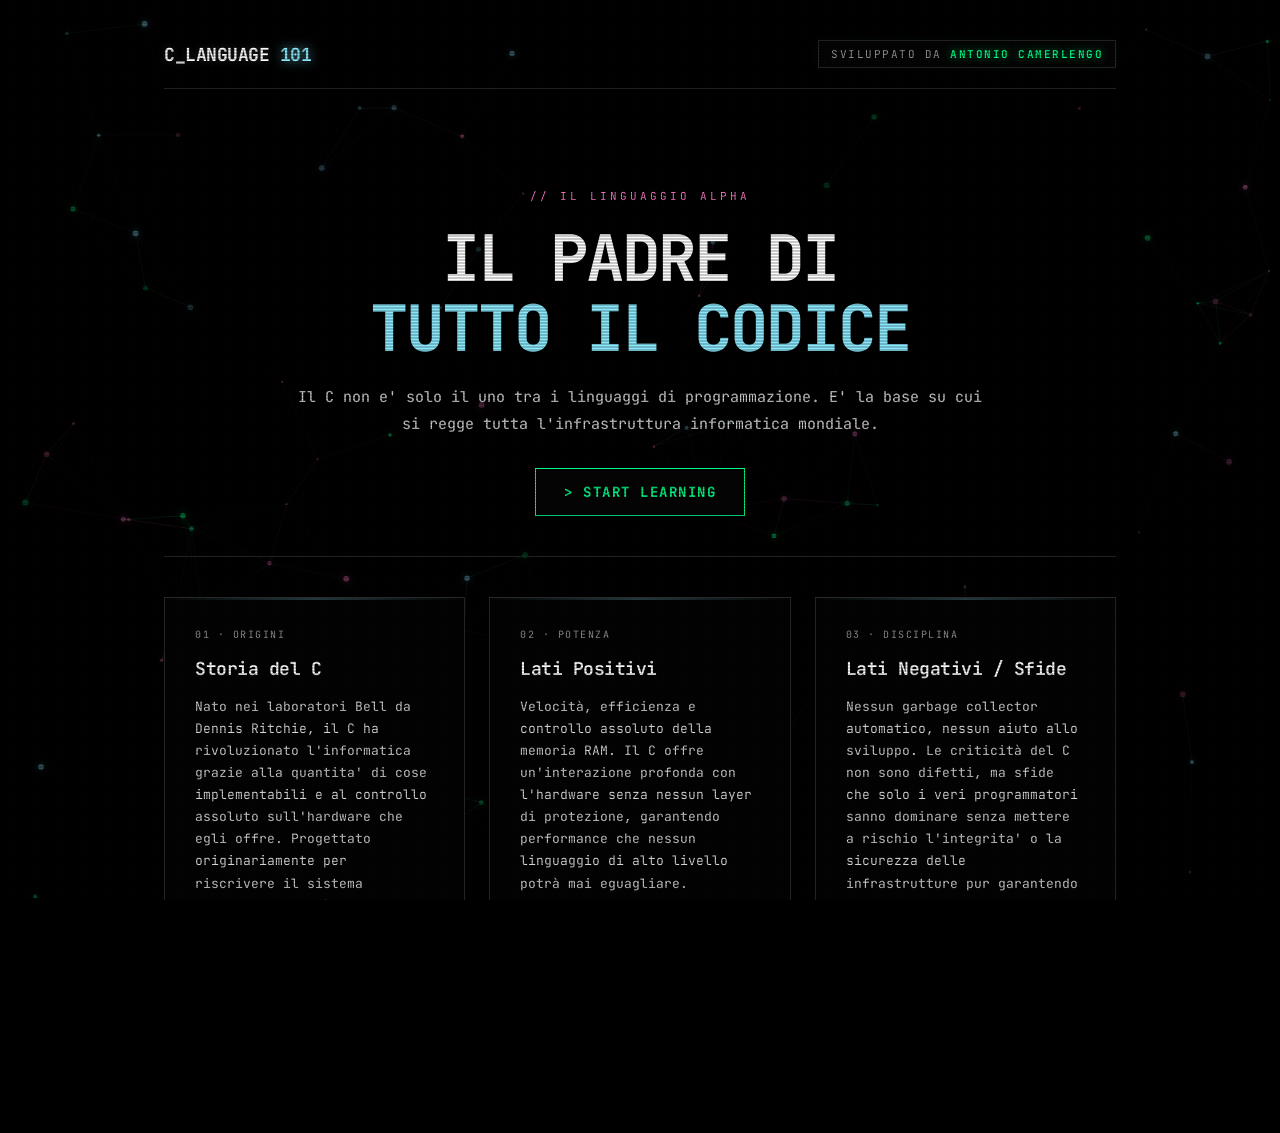
==== index.html @ db169fb8 "Primo Commit (sito base ma completo)" ====
<!DOCTYPE html>
<html lang="it">
<head>
    <meta charset="UTF-8">
    <meta name="viewport" content="width=device-width, initial-scale=1.0">
    <title>LINGUAGGIO C </title>
    <link rel="preconnect" href="https://fonts.googleapis.com">
    <link rel="preconnect" href="https://fonts.gstatic.com" crossorigin>
    <link href="https://fonts.googleapis.com/css2?family=JetBrains+Mono:wght@400;500;600;700&display=swap" rel="stylesheet">
    <style>
        :root {
            --white: #ffffff;
            --muted: #9a9a9a;
            --dim: #555555;
            --line: #292929;
            --green: #00ff88;
            --red: #ff304f;
            --keyword: #a78bfa;
            --type: #ffb86c;
            --number: #50fa7b;
            --function: #8be9fd;
            --cyan: #8be9fd;
            --magenta: #ff79c6;
            --text: #d8d8d8;
        }
        * { box-sizing: border-box; margin: 0; padding: 0; }
        html, body { width: 100%; height: 100%; background: #000000; font-family: "JetBrains Mono", monospace; color: var(--white); overflow-x: hidden; }
        
        body::before {
            content: " ";
            display: block;
            position: fixed;
            top: 0; left: 0; bottom: 0; right: 0;
            background: linear-gradient(rgba(18, 16, 16, 0) 50%, rgba(0, 0, 0, 0.3) 50%), linear-gradient(90deg, rgba(255, 0, 0, 0.02), rgba(0, 255, 0, 0.01), rgba(0, 0, 255, 0.02));
            z-index: 999;
            background-size: 100% 3px, 6px 100%;
            pointer-events: none;
            opacity: 0.7;
        }

        canvas {
            position: fixed;
            top: 0;
            left: 0;
            width: 100%;
            height: 100%;
            z-index: 0;
            pointer-events: none;
            opacity: 0.50; 
        }

        .container {
            position: relative;
            z-index: 1;
            max-width: 1000px;
            margin: 0 auto;
            padding: 40px 24px;
            display: flex;
            flex-direction: column;
            gap: 40px;
        }

        header {
            display: flex;
            justify-content: space-between;
            align-items: center;
            border-bottom: 1px solid var(--line);
            padding-bottom: 20px;
        }

        .brand-logo {
            font-size: 18px;
            font-weight: 700;
            letter-spacing: -0.5px;
            color: var(--white);
            text-shadow: 0 0 8px rgba(255, 255, 255, 0.2);
        }
        .brand-logo span { 
            color: var(--cyan); 
            text-shadow: 0 0 12px rgba(139, 233, 253, 0.8);
        }

        .author-badge {
            font-size: 11px;
            color: var(--muted);
            text-transform: uppercase;
            letter-spacing: 1.5px;
            border: 1px solid var(--line);
            padding: 6px 12px;
            background: #050505;
            box-shadow: 0 0 10px rgba(0, 255, 136, 0.05);
            transition: all 0.3s ease;
        }
        .author-badge:hover {
            border-color: var(--green);
            box-shadow: 0 0 15px rgba(0, 255, 136, 0.2);
        }
        .author-badge strong { 
            color: var(--green); 
            font-weight: 600; 
            text-shadow: 0 0 8px rgba(0, 255, 136, 0.6);
        }

        .hero {
            text-align: center;
            padding: 60px 0 40px;
            display: flex;
            flex-direction: column;
            align-items: center;
            gap: 20px;
            border-bottom: 1px solid var(--line);
        }

        .hero-eyebrow {
            font-size: 11px;
            letter-spacing: 3px;
            text-transform: uppercase;
            color: var(--magenta);
            text-shadow: 0 0 12px rgba(ff, 121, 198, 0.7);
            animation: eyebrowPulse 3s infinite ease-in-out;
        }

        .hero h1 {
            font-size: clamp(36px, 6vw, 64px);
            font-weight: 700;
            letter-spacing: -2px;
            line-height: 1.1;
        }

        .hero h1 span {
            color: var(--cyan);
            display: inline-block;
            animation: neonGlow 2.5s infinite alternate ease-in-out, glitchFlicker 7s infinite;
        }

        .hero p {
            max-width: 700px;
            color: var(--text);
            font-size: 15px;
            line-height: 1.8;
            text-shadow: 0 0 1px rgba(255, 255, 255, 0.1);
        }

        .cta-box {
            margin-top: 10px;
        }

        .btn-exec {
            display: inline-flex;
            align-items: center;
            gap: 10px;
            padding: 14px 28px;
            background: #050505;
            color: var(--green);
            border: 1px solid var(--green);
            font-family: inherit;
            font-size: 14px;
            font-weight: 700;
            letter-spacing: 1.5px;
            text-transform: uppercase;
            cursor: pointer;
            text-decoration: none;
            transition: all 0.3s ease;
            animation: btnBorderPulse 2.5s infinite ease-in-out;
            position: relative;
            overflow: hidden;
        }

        .btn-exec:hover {
            background: var(--green);
            color: #000000;
            box-shadow: 0 0 35px rgba(0,255,136,0.7);
            transform: scale(1.03);
        }

        .sections-grid {
            display: grid;
            grid-template-columns: repeat(auto-fit, minmax(280px, 1fr));
            gap: 24px;
        }

        .card {
            background: #030303;
            border: 1px solid var(--line);
            padding: 30px;
            display: flex;
            flex-direction: column;
            gap: 16px;
            position: relative;
            overflow: hidden;
            transition: all 0.3s cubic-bezier(0.16, 1, 0.3, 1);
        }

        .card::before {
            content: '';
            position: absolute;
            top: 0;
            left: 0;
            width: 100%;
            height: 2px;
            background: linear-gradient(90deg, transparent, var(--cyan), transparent);
            opacity: 0.3;
            transition: opacity 0.3s ease;
        }

        .card:hover {
            border-color: var(--cyan);
            transform: translateY(-4px);
            box-shadow: 0 10px 30px rgba(0, 0, 0, 0.8), 0 0 20px rgba(139, 233, 253, 0.15);
        }

        .card:hover::before {
            opacity: 1;
            box-shadow: 0 0 10px var(--cyan);
        }

        .card-num {
            font-size: 10px;
            color: var(--muted);
            letter-spacing: 1.5px;
            text-transform: uppercase;
        }

        .card h3 {
            font-size: 18px;
            font-weight: 600;
            letter-spacing: -0.5px;
            color: var(--white);
            transition: color 0.3s ease, text-shadow 0.3s ease;
        }

        .card:hover h3 {
            color: var(--cyan);
            text-shadow: 0 0 10px rgba(139, 233, 253, 0.5);
        }

        .card p {
            font-size: 13px;
            color: var(--text);
            line-height: 1.7;
        }

        footer {
            border-top: 1px solid var(--line);
            padding-top: 24px;
            display: flex;
            justify-content: space-between;
            align-items: center;
            font-size: 11px;
            color: var(--muted);
            letter-spacing: 1px;
            text-transform: uppercase;
        }

        footer strong {
            color: var(--white);
            text-shadow: 0 0 8px rgba(255, 255, 255, 0.4);
        }

        @keyframes neonGlow {
            0% {
                text-shadow: 0 0 10px rgba(139,233,253,0.5),
                             0 0 20px rgba(139,233,253,0.3),
                             0 0 30px rgba(139,233,253,0.2);
            }
            100% {
                text-shadow: 0 0 20px rgba(139,233,253,0.9),
                             0 0 35px rgba(139,233,253,0.7),
                             0 0 50px rgba(139,233,253,0.5),
                             0 0 75px rgba(139,233,253,0.3);
            }
        }

        @keyframes glitchFlicker {
            0%, 100% { opacity: 1; }
            92% { opacity: 1; }
            93% { opacity: 0.7; transform: skewX(-1deg); }
            94% { opacity: 1; transform: skewX(0deg); }
            96% { opacity: 0.85; }
            97% { opacity: 1; }
        }

        @keyframes eyebrowPulse {
            0%, 100% { opacity: 0.8; text-shadow: 0 0 8px rgba(255, 121, 198, 0.4); }
            50% { opacity: 1; text-shadow: 0 0 18px rgba(255, 121, 198, 0.9); }
        }

        @keyframes btnBorderPulse {
            0%, 100% { 
                box-shadow: 0 0 10px rgba(0,255,136,0.1); 
                border-color: rgba(0, 255, 136, 0.6);
            }
            50% { 
                box-shadow: 0 0 22px rgba(0,255,136,0.35); 
                border-color: rgba(0, 255, 136, 1);
            }
        }

        @media (max-width: 600px) {
            .container { padding: 20px 16px; }
            header { flex-direction: column; gap: 12px; align-items: flex-start; }
            footer { flex-direction: column; gap: 10px; align-items: flex-start; }
        }
    </style>
</head>
<body>
    <canvas id="matrixCanvas"></canvas>
    <div class="container">
        <header>
            <div class="brand-logo">C_LANGUAGE <span>101</span></div>
            <div class="author-badge">Sviluppato da <strong>Antonio Camerlengo</strong></div>
        </header>

        <section class="hero">
            <div class="hero-eyebrow">// IL LINGUAGGIO ALPHA</div>
            <h1>IL PADRE DI <span>TUTTO IL CODICE</span></h1>
            <p>Il C non e' solo il uno tra i linguaggi di programmazione. E' la base su cui si regge tutta l'infrastruttura informatica mondiale.</p>
            <div class="cta-box">
                <a href="main.html" class="btn-exec">&gt; START LEARNING</a>
            </div>
        </section>

        <div class="sections-grid">
            <div class="card">
                <div class="card-num">01 · ORIGINI</div>
                <h3>Storia del C</h3>
                <p>Nato nei laboratori Bell da Dennis Ritchie, il C ha rivoluzionato l'informatica grazie alla quantita' di cose implementabili e al controllo assoluto sull'hardware che egli offre. Progettato originariamente per riscrivere il sistema operativo Unix, è diventato la base dei sistemi operativi, dei driver e dei sistemi embedded odierni.</p>
            </div>
            <div class="card">
                <div class="card-num">02 · POTENZA</div>
                <h3>Lati Positivi</h3>
                <p>Velocità, efficienza e controllo assoluto della memoria RAM. Il C offre un'interazione profonda con l'hardware senza nessun layer di protezione, garantendo performance che nessun linguaggio di alto livello potrà mai eguagliare.</p>
            </div>
            <div class="card">
                <div class="card-num">03 · DISCIPLINA</div>
                <h3>Lati Negativi / Sfide</h3>
                <p>Nessun garbage collector automatico, nessun aiuto allo sviluppo. Le criticità del C non sono difetti, ma sfide che solo i veri programmatori sanno dominare senza mettere a rischio l'integrita' o la sicurezza delle infrastrutture pur garantendo performance incredibili.</p>
            </div>
        </div>

        <footer>
            <div>&copy; 2026 C LANGUAGE</div>
            <div>AUTORE: <strong>ANTONIO CAMERLENGO</strong></div>
        </footer>
    </div>

    <script>
        const canvas = document.getElementById('matrixCanvas');
        const ctx = canvas.getContext('2d');

        let width, height;
        let particles = [];
        let mouse = { x: null, y: null, radius: 150 };

        window.addEventListener('mousemove', (e) => {
            mouse.x = e.clientX;
            mouse.y = e.clientY;
        });

        window.addEventListener('mouseleave', () => {
            mouse.x = null;
            mouse.y = null;
        });

        function resize() {
            width = canvas.width = window.innerWidth;
            height = canvas.height = window.innerHeight;
        }

        window.addEventListener('resize', resize);
        resize();

        const colors = [
            'rgba(139, 233, 253, ', 
            'rgba(0, 255, 136, ', 
            'rgba(255, 121, 198, '   
        ];

        const particleCount = 100;
        for (let i = 0; i < particleCount; i++) {
            particles.push({
                x: Math.random() * width,
                y: Math.random() * height,
                vx: (Math.random() - 0.5) * 0.7,
                vy: (Math.random() - 0.5) * 0.7,
                size: Math.random() * 2 + 1,
                colorBase: colors[Math.floor(Math.random() * colors.length)],
                alpha: Math.random() * 0.5 + 0.3
            });
        }

        function animate() {
            ctx.clearRect(0, 0, width, height);

            particles.forEach((p, index) => {
                p.x += p.vx;
                p.y += p.vy;

                if (p.x < 0) p.x = width;
                if (p.x > width) p.x = 0;
                if (p.y < 0) p.y = height;
                if (p.y > height) p.y = 0;

  
                ctx.shadowBlur = 8;
                ctx.shadowColor = p.colorBase + '0.8)';
                ctx.fillStyle = p.colorBase + p.alpha + ')';
                ctx.beginPath();
                ctx.arc(p.x, p.y, p.size, 0, Math.PI * 2);
                ctx.fill();

                if (mouse.x !== null && mouse.y !== null) {
                    const dxMouse = p.x - mouse.x;
                    const dyMouse = p.y - mouse.y;
                    const distMouse = Math.sqrt(dxMouse * dxMouse + dyMouse * dyMouse);
                    
                    if (distMouse < mouse.radius) {
                        ctx.beginPath();
                        ctx.strokeStyle = `rgba(139, 233, 253, ${0.4 * (1 - distMouse / mouse.radius)})`;
                        ctx.lineWidth = 1;
                        ctx.moveTo(p.x, p.y);
                        ctx.lineTo(mouse.x, mouse.y);
                        ctx.stroke();
                    }
                }

                for (let j = index + 1; j < particles.length; j++) {
                    const p2 = particles[j];
                    const dx = p.x - p2.x;
                    const dy = p.y - p2.y;
                    const dist = Math.sqrt(dx * dx + dy * dy);

                    if (dist < 135) {
                        const lineAlpha = (1 - dist / 135) * 0.25;
                        ctx.shadowBlur = 0;
                        ctx.strokeStyle = p.colorBase + lineAlpha + ')';
                        ctx.lineWidth = 0.8;
                        ctx.beginPath();
                        ctx.moveTo(p.x, p.y);
                        ctx.lineTo(p2.x, p2.y);
                        ctx.stroke();
                    }
                }
            });

            requestAnimationFrame(animate);
        }

        animate();
    </script>
</body>
</html>
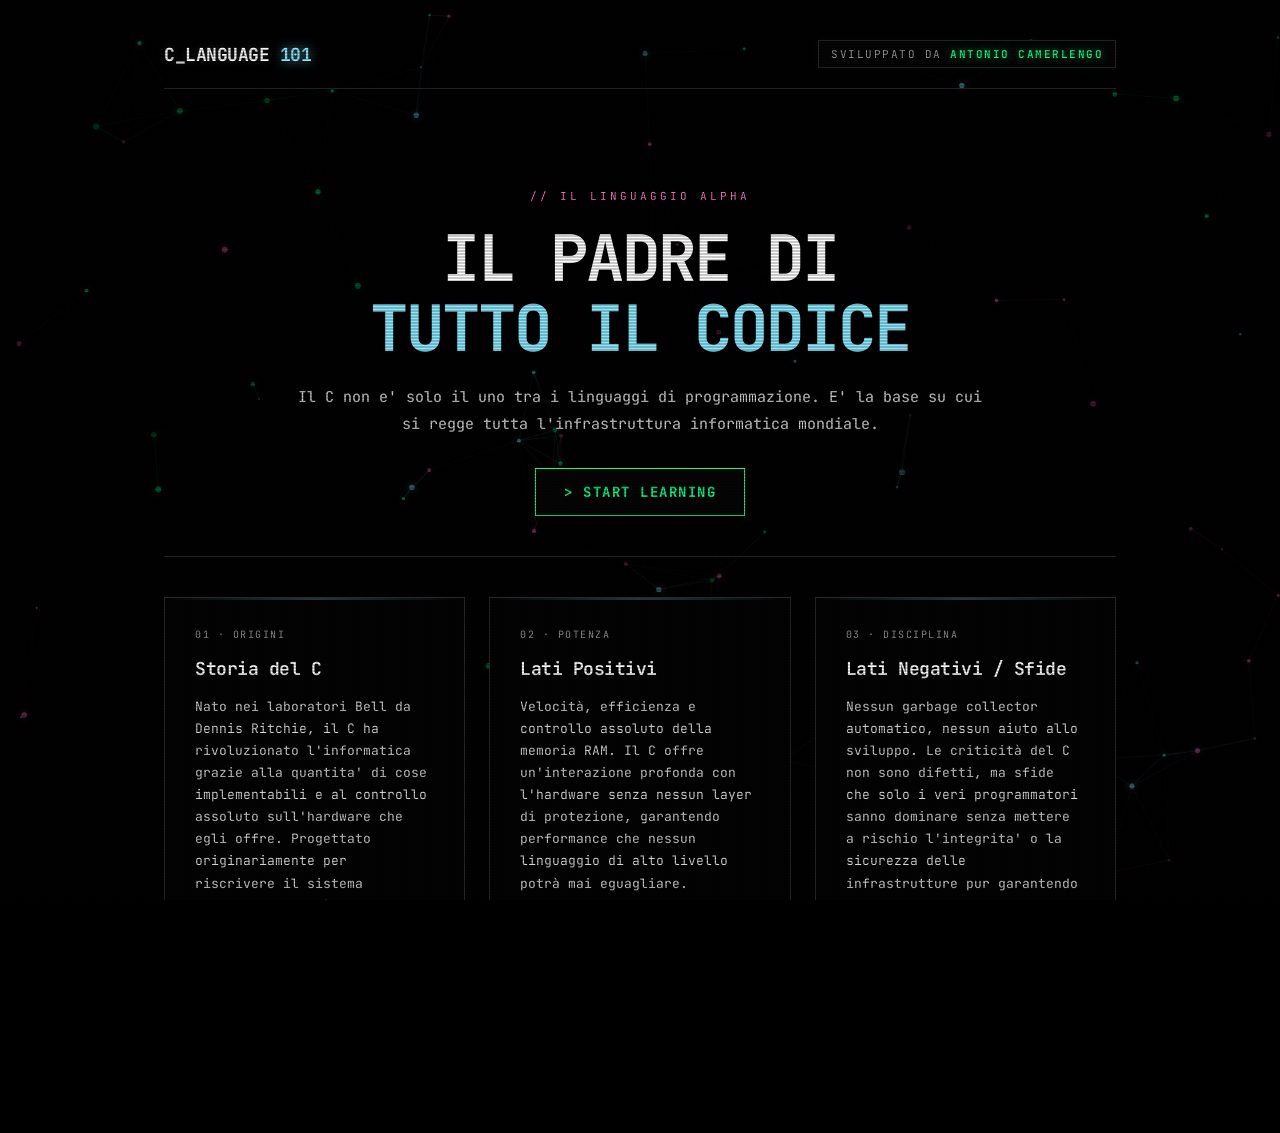
==== commit 3fd54224: "aggiunto goatcounter all'index" ====
--- a/index.html
+++ b/index.html
@@ -302,6 +302,10 @@
             footer { flex-direction: column; gap: 10px; align-items: flex-start; }
         }
     </style>
+
+    <script data-goatcounter="https://antoniocamerlengo.goatcounter.com/count"
+        async src="//gc.zgo.at/count.js"></script>
+        
 </head>
 <body>
     <canvas id="matrixCanvas"></canvas>
